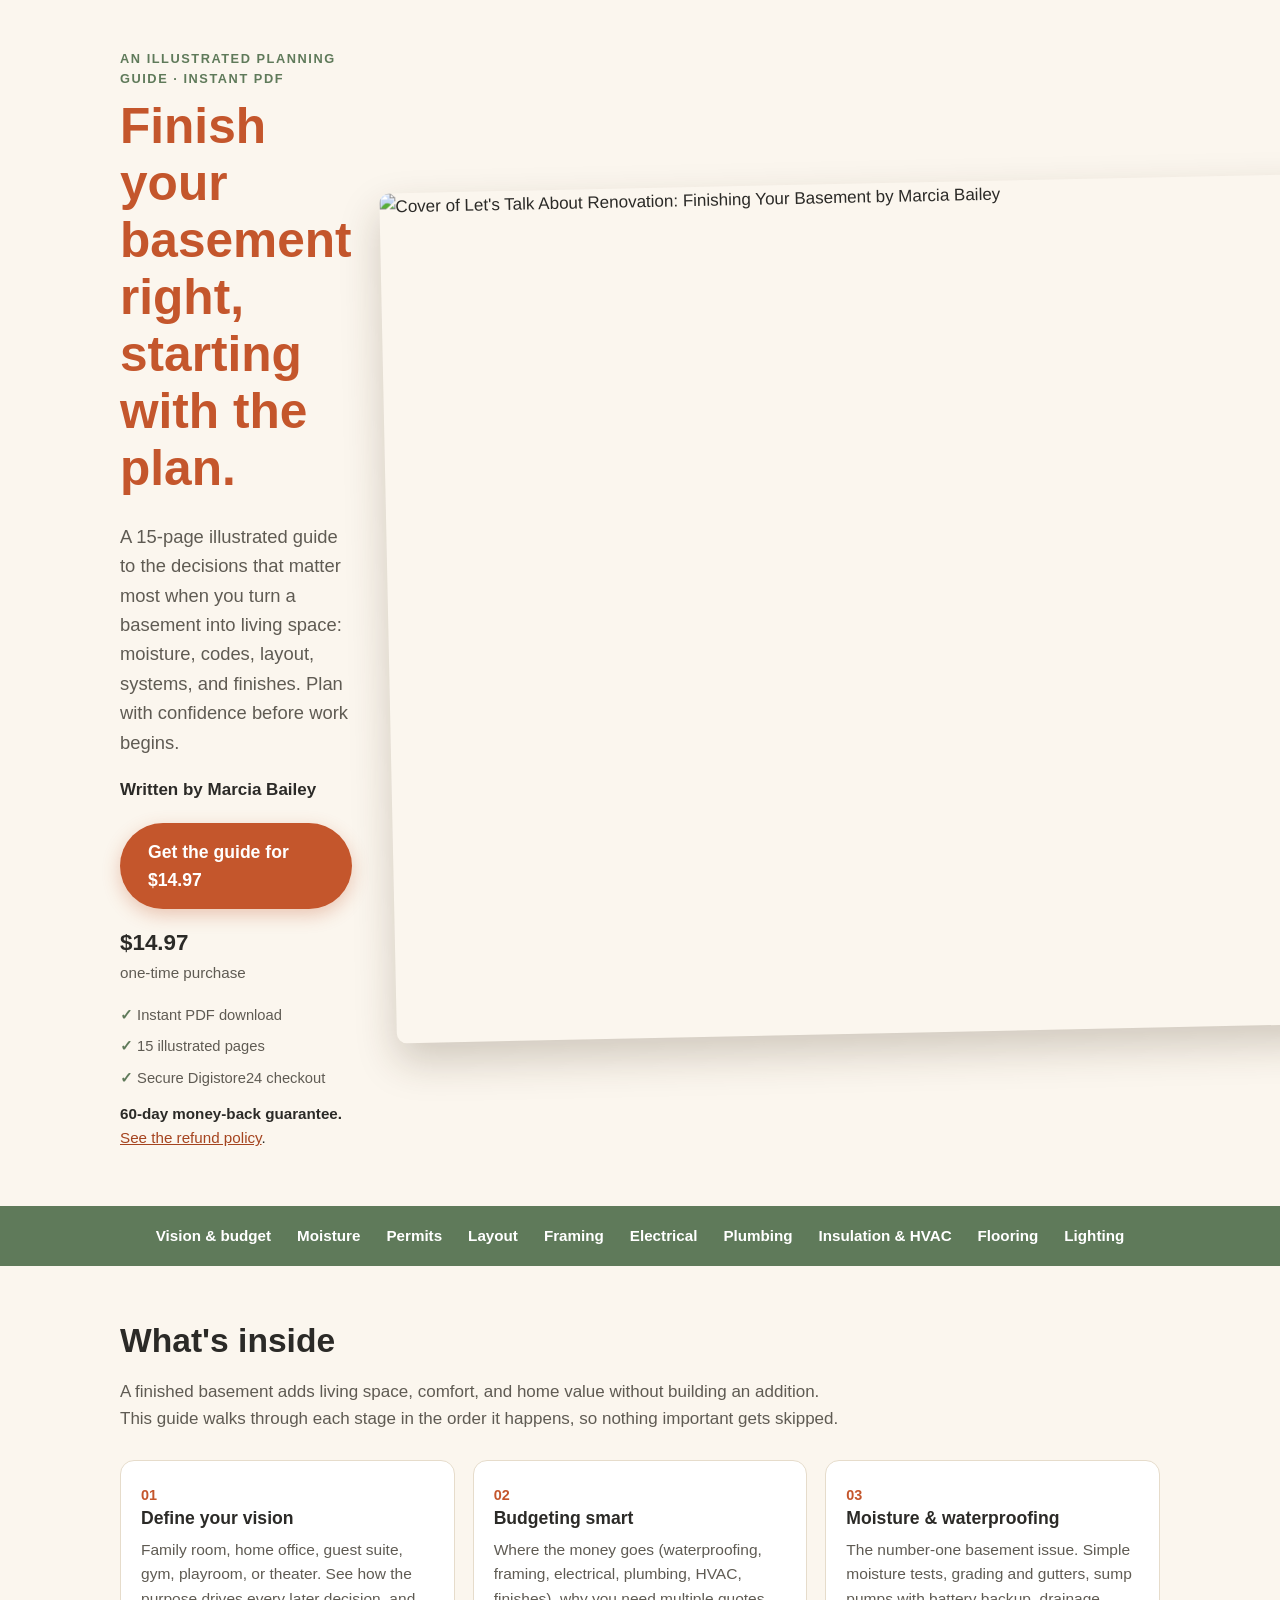
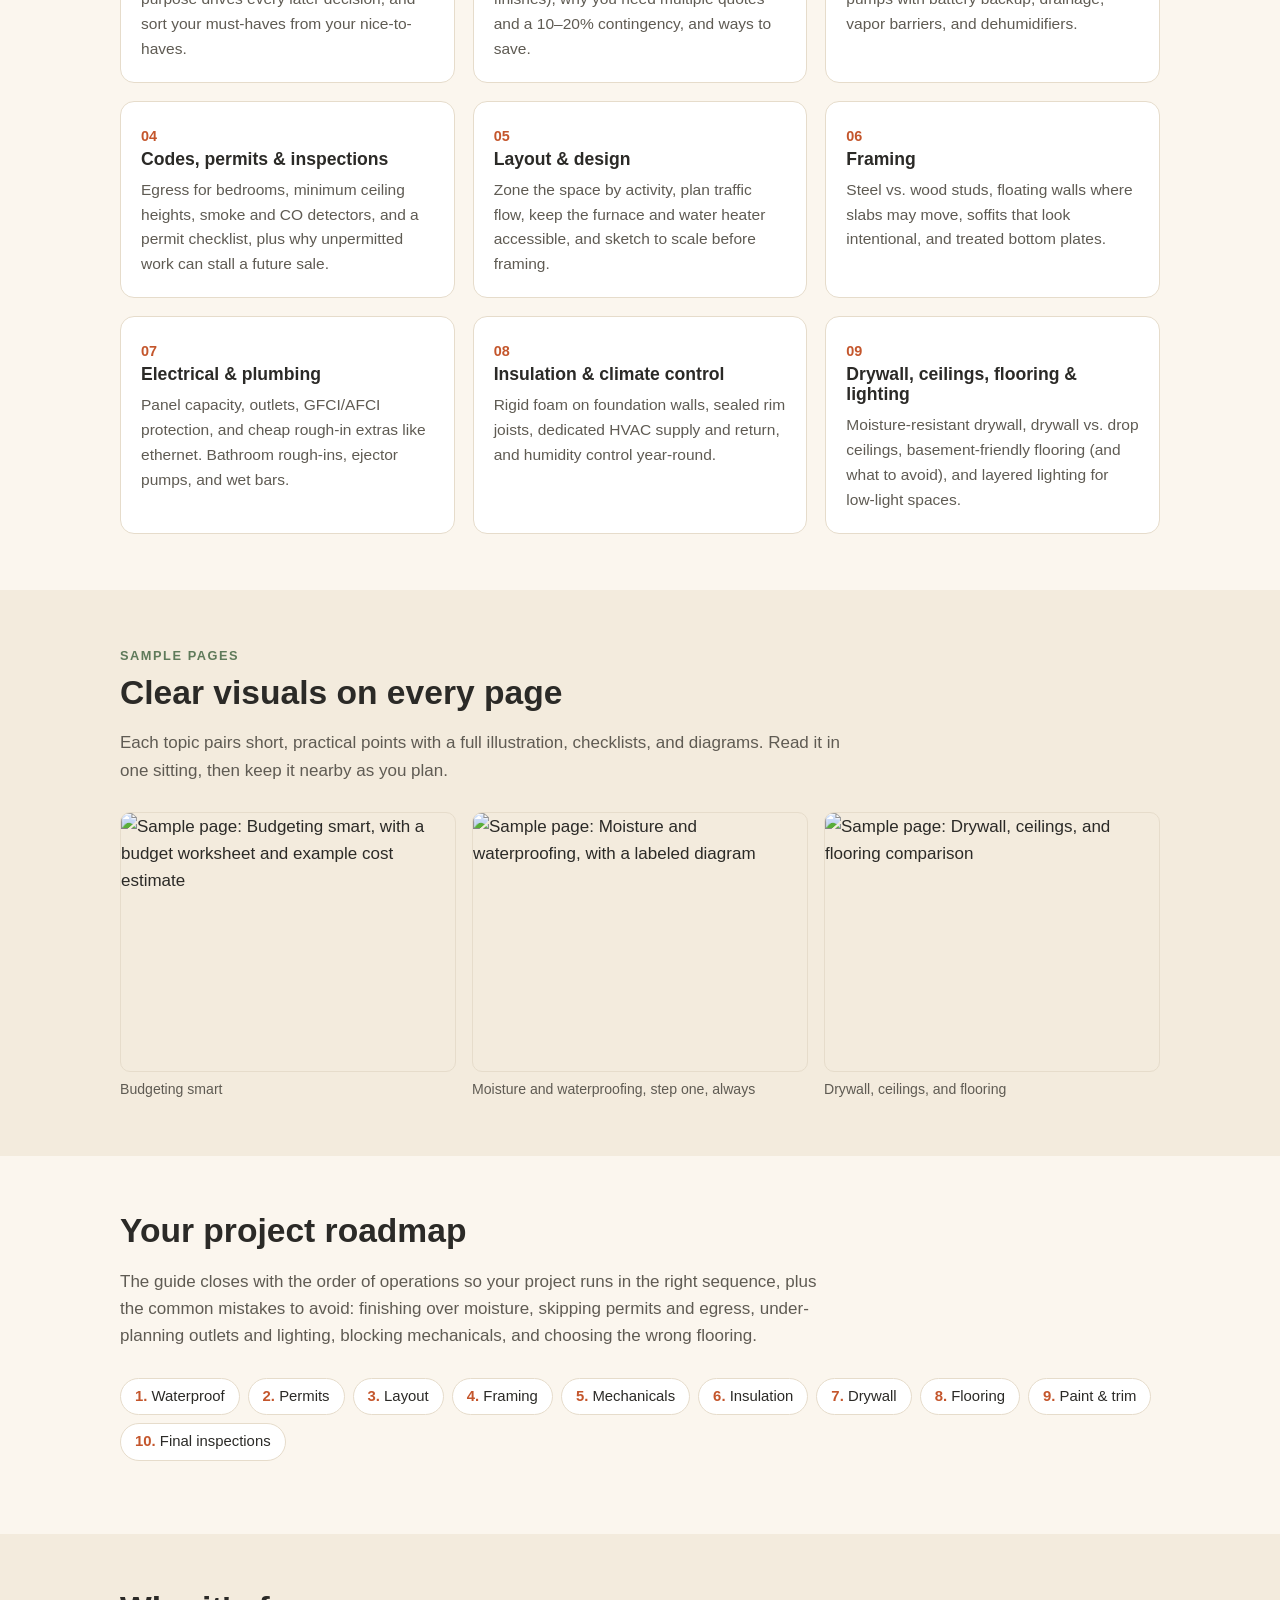
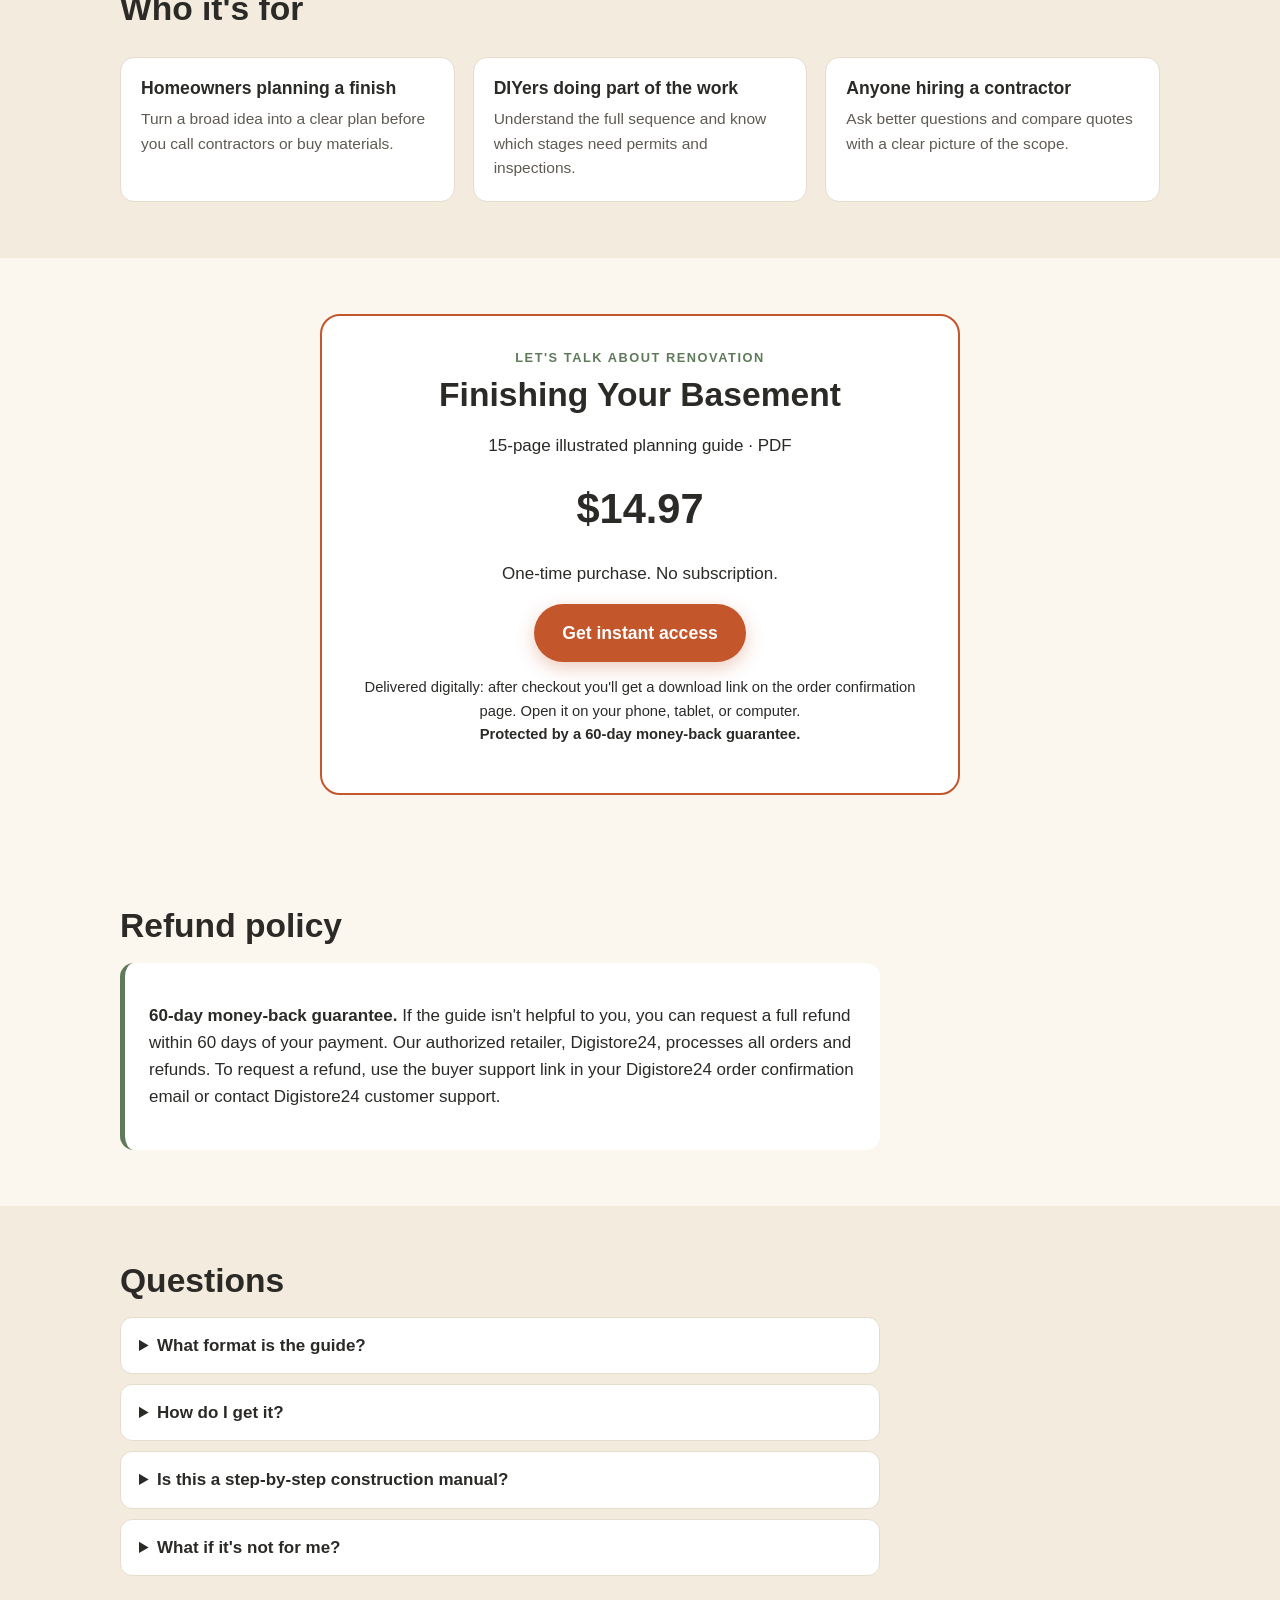
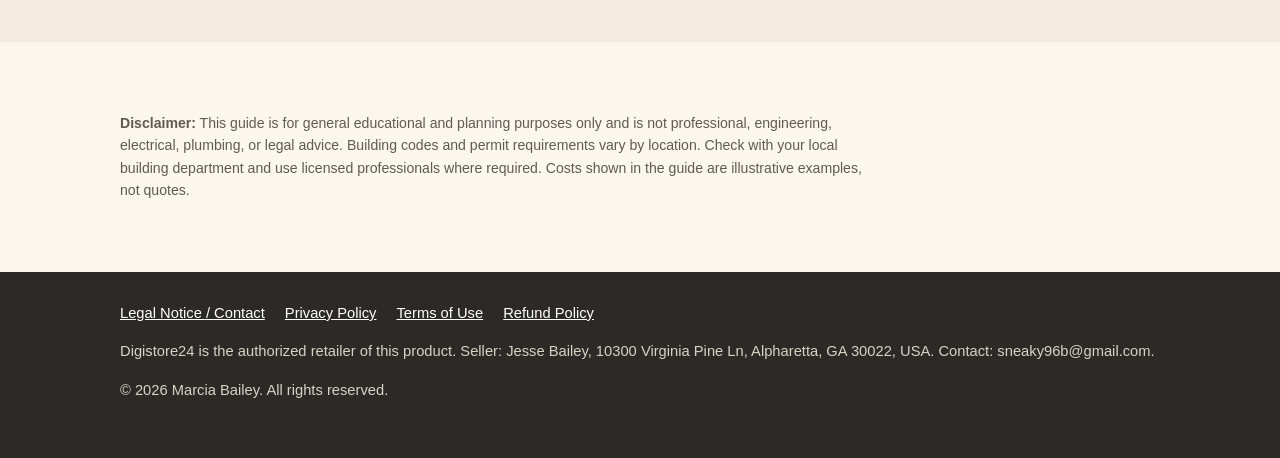
==== index.html @ 8226325b "Add files via upload" ====
<!doctype html>
<html lang="en">
<head>
<meta charset="utf-8">
<meta name="viewport" content="width=device-width, initial-scale=1">
<title>Finishing Your Basement: An Illustrated Planning Guide (PDF)</title>
<meta name="description" content="A 15-page illustrated PDF guide to planning a basement finish: moisture, permits, layout, framing, electrical, plumbing, insulation, flooring, lighting, and a step-by-step project roadmap.">
<meta property="og:title" content="Let's Talk About Renovation: Finishing Your Basement">
<meta property="og:description" content="A 15-page illustrated planning guide to finishing your basement. Instant PDF download.">
<meta property="og:image" content="img/page-01.jpg">
<meta property="og:type" content="product">
<link rel="icon" href="data:,">
<link rel="stylesheet" href="style.css">
</head>
<body>

<!--
  DIGISTORE24 TRUST SEAL: "SALES PAGE BADGE"
  Create it in Digistore24: My products > Conversion tools > Trust badges tab > Create trust badge
  > Type: "Sales page badge" > choose Position, colors, Language: English > "Save and Update preview".
  Copy the code from the "HTML code" field and paste it right below this comment (replace the empty div).
  Per Digistore24's help center, the legal "Footer" is displayed automatically together with this badge.
  Leave "Display earnings disclaimer" set to No (this is not a finance/business-building product).
-->
<div class="seal-slot" id="ds24-sales-page-badge"><!-- PASTE DIGISTORE24 SALES PAGE BADGE CODE HERE --></div>

<main>
<section class="hero">
  <div class="wrap hero-grid">
    <div>
      <div class="eyebrow">An illustrated planning guide · Instant PDF</div>
      <h1>Finish your basement right, starting with the plan.</h1>
      <p class="lead">A 15-page illustrated guide to the decisions that matter most when you turn a basement into living space: moisture, codes, layout, systems, and finishes. Plan with confidence before work begins.</p>
      <p class="author">Written by Marcia Bailey</p>
      <div class="price-row">
        <a class="buy" href="https://www.digistore24.com/product/750794">Get the guide for $14.97</a>
        <div class="price-note"><strong>$14.97</strong>one-time purchase</div>
      </div>
      <ul class="facts">
        <li>Instant PDF download</li>
        <li>15 illustrated pages</li>
        <li>Secure Digistore24 checkout</li>
      </ul>
      <p class="guarantee-line"><strong>60-day money-back guarantee.</strong> <a href="#refund">See the refund policy</a>.</p>
    </div>
    <div class="hero-art">
      <img class="cover" src="img/page-01.jpg" width="1100" height="850" alt="Cover of Let's Talk About Renovation: Finishing Your Basement by Marcia Bailey">
    </div>
  </div>
</section>

<div class="band" aria-label="Topics covered">
  <div class="wrap">
    <ul>
      <li>Vision &amp; budget</li><li>Moisture</li><li>Permits</li><li>Layout</li><li>Framing</li><li>Electrical</li><li>Plumbing</li><li>Insulation &amp; HVAC</li><li>Flooring</li><li>Lighting</li>
    </ul>
  </div>
</div>

<section>
  <div class="wrap">
    <header class="section-head">
      <h2>What's inside</h2>
      <p>A finished basement adds living space, comfort, and home value without building an addition. This guide walks through each stage in the order it happens, so nothing important gets skipped.</p>
    </header>
    <div class="grid">
      <article class="card"><span class="num">01</span><h3>Define your vision</h3><p>Family room, home office, guest suite, gym, playroom, or theater. See how the purpose drives every later decision, and sort your must-haves from your nice-to-haves.</p></article>
      <article class="card"><span class="num">02</span><h3>Budgeting smart</h3><p>Where the money goes (waterproofing, framing, electrical, plumbing, HVAC, finishes), why you need multiple quotes and a 10–20% contingency, and ways to save.</p></article>
      <article class="card"><span class="num">03</span><h3>Moisture &amp; waterproofing</h3><p>The number-one basement issue. Simple moisture tests, grading and gutters, sump pumps with battery backup, drainage, vapor barriers, and dehumidifiers.</p></article>
      <article class="card"><span class="num">04</span><h3>Codes, permits &amp; inspections</h3><p>Egress for bedrooms, minimum ceiling heights, smoke and CO detectors, and a permit checklist, plus why unpermitted work can stall a future sale.</p></article>
      <article class="card"><span class="num">05</span><h3>Layout &amp; design</h3><p>Zone the space by activity, plan traffic flow, keep the furnace and water heater accessible, and sketch to scale before framing.</p></article>
      <article class="card"><span class="num">06</span><h3>Framing</h3><p>Steel vs. wood studs, floating walls where slabs may move, soffits that look intentional, and treated bottom plates.</p></article>
      <article class="card"><span class="num">07</span><h3>Electrical &amp; plumbing</h3><p>Panel capacity, outlets, GFCI/AFCI protection, and cheap rough-in extras like ethernet. Bathroom rough-ins, ejector pumps, and wet bars.</p></article>
      <article class="card"><span class="num">08</span><h3>Insulation &amp; climate control</h3><p>Rigid foam on foundation walls, sealed rim joists, dedicated HVAC supply and return, and humidity control year-round.</p></article>
      <article class="card"><span class="num">09</span><h3>Drywall, ceilings, flooring &amp; lighting</h3><p>Moisture-resistant drywall, drywall vs. drop ceilings, basement-friendly flooring (and what to avoid), and layered lighting for low-light spaces.</p></article>
    </div>
  </div>
</section>

<section class="alt">
  <div class="wrap">
    <header class="section-head">
      <div class="eyebrow">Sample pages</div>
      <h2>Clear visuals on every page</h2>
      <p>Each topic pairs short, practical points with a full illustration, checklists, and diagrams. Read it in one sitting, then keep it nearby as you plan.</p>
    </header>
    <div class="samples">
      <figure><img src="img/page-04.jpg" width="1100" height="850" loading="lazy" alt="Sample page: Budgeting smart, with a budget worksheet and example cost estimate"><figcaption>Budgeting smart</figcaption></figure>
      <figure><img src="img/page-05.jpg" width="1100" height="850" loading="lazy" alt="Sample page: Moisture and waterproofing, with a labeled diagram"><figcaption>Moisture and waterproofing, step one, always</figcaption></figure>
      <figure><img src="img/page-12.jpg" width="1100" height="850" loading="lazy" alt="Sample page: Drywall, ceilings, and flooring comparison"><figcaption>Drywall, ceilings, and flooring</figcaption></figure>
    </div>
  </div>
</section>

<section>
  <div class="wrap">
    <header class="section-head">
      <h2>Your project roadmap</h2>
      <p>The guide closes with the order of operations so your project runs in the right sequence, plus the common mistakes to avoid: finishing over moisture, skipping permits and egress, under-planning outlets and lighting, blocking mechanicals, and choosing the wrong flooring.</p>
    </header>
    <ol class="roadmap">
      <li>Waterproof</li><li>Permits</li><li>Layout</li><li>Framing</li><li>Mechanicals</li><li>Insulation</li><li>Drywall</li><li>Flooring</li><li>Paint &amp; trim</li><li>Final inspections</li>
    </ol>
  </div>
</section>

<section class="alt">
  <div class="wrap">
    <header class="section-head">
      <h2>Who it's for</h2>
    </header>
    <div class="grid">
      <article class="card"><h3>Homeowners planning a finish</h3><p>Turn a broad idea into a clear plan before you call contractors or buy materials.</p></article>
      <article class="card"><h3>DIYers doing part of the work</h3><p>Understand the full sequence and know which stages need permits and inspections.</p></article>
      <article class="card"><h3>Anyone hiring a contractor</h3><p>Ask better questions and compare quotes with a clear picture of the scope.</p></article>
    </div>
  </div>
</section>

<section class="offer" id="buy">
  <div class="wrap">
    <div class="box">
      <div class="eyebrow">Let's Talk About Renovation</div>
      <h2>Finishing Your Basement</h2>
      <p>15-page illustrated planning guide · PDF</p>
      <div class="big">$14.97</div>
      <p>One-time purchase. No subscription.</p>
      <a class="buy" href="https://www.digistore24.com/product/750794">Get instant access</a>
      <p style="font-size:.92rem;margin-top:14px">Delivered digitally: after checkout you'll get a download link on the order confirmation page. Open it on your phone, tablet, or computer.<br><strong>Protected by a 60-day money-back guarantee.</strong></p>
    </div>
  </div>
</section>

<section id="refund">
  <div class="wrap">
    <h2>Refund policy</h2>
    <div class="refund">
      <p><strong>60-day money-back guarantee.</strong> If the guide isn't helpful to you, you can request a full refund within 60 days of your payment. Our authorized retailer, Digistore24, processes all orders and refunds. To request a refund, use the buyer support link in your Digistore24 order confirmation email or contact Digistore24 customer support.</p>
    </div>
  </div>
</section>

<section class="alt" id="faq">
  <div class="wrap">
    <h2>Questions</h2>
    <details><summary>What format is the guide?</summary><p>It's a 15-page illustrated PDF in landscape (letter) format. You can read it on a phone, tablet, or computer, or print it.</p></details>
    <details><summary>How do I get it?</summary><p>Right after checkout you'll get a download link on the Digistore24 order confirmation page.</p></details>
    <details><summary>Is this a step-by-step construction manual?</summary><p>No. It's a planning guide. It helps you understand the decisions, sequence, and common pitfalls of finishing a basement. Always follow your local building code and hire licensed professionals where required.</p></details>
    <details><summary>What if it's not for me?</summary><p>You're covered by our 60-day refund policy, handled by Digistore24, our authorized retailer. See the <a href="#refund">refund policy</a>.</p></details>
  </div>
</section>

<section>
  <div class="wrap">
    <p class="disclaimer"><strong>Disclaimer:</strong> This guide is for general educational and planning purposes only and is not professional, engineering, electrical, plumbing, or legal advice. Building codes and permit requirements vary by location. Check with your local building department and use licensed professionals where required. Costs shown in the guide are illustrative examples, not quotes.</p>
  </div>
</section>
</main>

<footer>
  <div class="wrap">
    <nav aria-label="Legal">
      <a href="legal.html">Legal Notice / Contact</a>
      <a href="privacy.html">Privacy Policy</a>
      <a href="terms.html">Terms of Use</a>
      <a href="#refund">Refund Policy</a>
    </nav>
    <p>Digistore24 is the authorized retailer of this product. Seller: Jesse Bailey, 10300 Virginia Pine Ln, Alpharetta, GA 30022, USA. Contact: sneaky96b@gmail.com.</p>
    <p>© 2026 Marcia Bailey. All rights reserved.</p>
    <!--
      DIGISTORE24 TRUST SEAL: "SALES PAGE FOOTER"
      Digistore24's help center says this legal footer appears automatically with the Sales Page Badge above.
      If Digistore24 gives you separate footer code, paste it inside the div below.
    -->
    <div class="seal-slot" id="ds24-sales-page-footer"><!-- PASTE DIGISTORE24 FOOTER CODE HERE (if provided separately) --></div>
  </div>
</footer>
<!-- Digistore24 promo code tracking (product 750794) -->
<script src="https://www.digistore24-scripts.com/service/digistore.js"></script>
<script type="text/javascript">
digistorePromocode( { "product_id": 750794, "adjust_domain": true } );
</script>
</body>
</html>
---- style.css ----
:root{--ink:#2b2a27;--muted:#5f5b53;--bg:#fbf6ee;--card:#fff;--accent:#c4562c;--accent-dk:#a5441f;--sage:#5f7a5a;--line:#e6dccb;--radius:14px}
*{box-sizing:border-box}
html{-webkit-text-size-adjust:100%}
body{margin:0;font-family:-apple-system,BlinkMacSystemFont,"Segoe UI",Roboto,Helvetica,Arial,sans-serif;color:var(--ink);background:var(--bg);line-height:1.6;font-size:17px}
img{max-width:100%;height:auto;display:block}
a{color:var(--accent-dk)}
.wrap{max-width:1080px;margin:0 auto;padding:0 20px}
h1,h2,h3{line-height:1.15;margin:0 0 .5em;font-family:"Trebuchet MS","Segoe UI",Roboto,sans-serif}
h1{font-size:clamp(2rem,5vw,3.1rem);color:var(--accent)}
h2{font-size:clamp(1.5rem,3.4vw,2.1rem)}
h3{font-size:1.1rem}
.eyebrow{text-transform:uppercase;letter-spacing:.12em;font-size:.8rem;font-weight:700;color:var(--sage);margin-bottom:.6em}
.hero{padding:48px 0 40px}
.hero-grid{display:grid;gap:36px;grid-template-columns:1.05fr 1fr;align-items:center}
.lead{font-size:1.15rem;color:var(--muted)}
.author{font-weight:600;margin:.4em 0 1.2em}
.buy{display:inline-block;background:var(--accent);color:#fff;text-decoration:none;font-weight:700;font-size:1.1rem;padding:15px 28px;border-radius:999px;box-shadow:0 6px 18px rgba(196,86,44,.3)}
.buy:hover,.buy:focus{background:var(--accent-dk)}
.price-row{display:flex;flex-wrap:wrap;gap:16px;align-items:center}
.price-note{font-size:.95rem;color:var(--muted)}
.price-note strong{display:block;font-size:1.4rem;color:var(--ink)}
.facts{display:flex;flex-wrap:wrap;gap:8px 18px;margin:18px 0 0;padding:0;list-style:none;font-size:.92rem;color:var(--muted)}
.facts li::before{content:"✓ ";color:var(--sage);font-weight:700}
.guarantee-line{margin-top:12px;font-size:.95rem}
.cover{border-radius:10px;box-shadow:0 18px 40px rgba(60,40,20,.22);transform:rotate(-1.2deg)}
.band{background:var(--sage);color:#fff;padding:18px 0}
.band ul{display:flex;flex-wrap:wrap;gap:10px 26px;justify-content:center;margin:0;padding:0;list-style:none;font-weight:600;font-size:.95rem}
section{padding:56px 0}
.section-head{max-width:720px;margin-bottom:28px}
.section-head p{color:var(--muted)}
.grid{display:grid;gap:18px;grid-template-columns:repeat(3,1fr)}
@media (max-width:900px){.grid{grid-template-columns:repeat(2,1fr)}}
@media (max-width:560px){.grid{grid-template-columns:1fr}}
.card{background:var(--card);border:1px solid var(--line);border-radius:var(--radius);padding:20px}
.card .num{font-weight:800;color:var(--accent);font-size:.9rem}
.card p{margin:.3em 0 0;color:var(--muted);font-size:.97rem}
.alt{background:#f3ebdd}
.samples{display:grid;gap:16px;grid-template-columns:repeat(auto-fit,minmax(280px,1fr))}
.samples figure{margin:0}
.samples img{border-radius:10px;border:1px solid var(--line)}
.samples figcaption{font-size:.88rem;color:var(--muted);margin-top:6px}
.roadmap{counter-reset:s;display:flex;flex-wrap:wrap;gap:8px;padding:0;list-style:none}
.roadmap li{background:var(--card);border:1px solid var(--line);border-radius:999px;padding:6px 14px;font-size:.93rem}
.roadmap li::before{counter-increment:s;content:counter(s) ". ";font-weight:700;color:var(--accent)}
.offer{text-align:center}
.offer .box{max-width:640px;margin:0 auto;background:var(--card);border:2px solid var(--accent);border-radius:20px;padding:32px 24px}
.offer .big{font-size:2.6rem;font-weight:800;color:var(--ink);margin:.1em 0}
.refund{background:var(--card);border-left:5px solid var(--sage);border-radius:var(--radius);padding:22px 24px;max-width:760px}
details{background:var(--card);border:1px solid var(--line);border-radius:12px;padding:14px 18px;margin-bottom:10px;max-width:760px}
summary{font-weight:700;cursor:pointer}
.disclaimer{font-size:.88rem;color:var(--muted);max-width:760px}
footer{background:#2b2a27;color:#d9d2c5;padding:30px 0 40px;font-size:.92rem}
footer a{color:#fff}
footer nav{display:flex;flex-wrap:wrap;gap:8px 20px;margin-bottom:12px}
.seal-slot{min-height:1px}
.doc{max-width:780px;padding:40px 20px 60px;margin:0 auto}
.doc h1{font-size:2rem}
.doc h2{font-size:1.3rem;margin-top:1.6em}
.ph{background:#fff2c2;padding:0 4px;border-radius:4px}
.back{display:inline-block;margin-bottom:20px}
@media (max-width:820px){.hero-grid{grid-template-columns:1fr}.hero{padding-top:28px}.cover{transform:none}.hero-art{order:-1}}
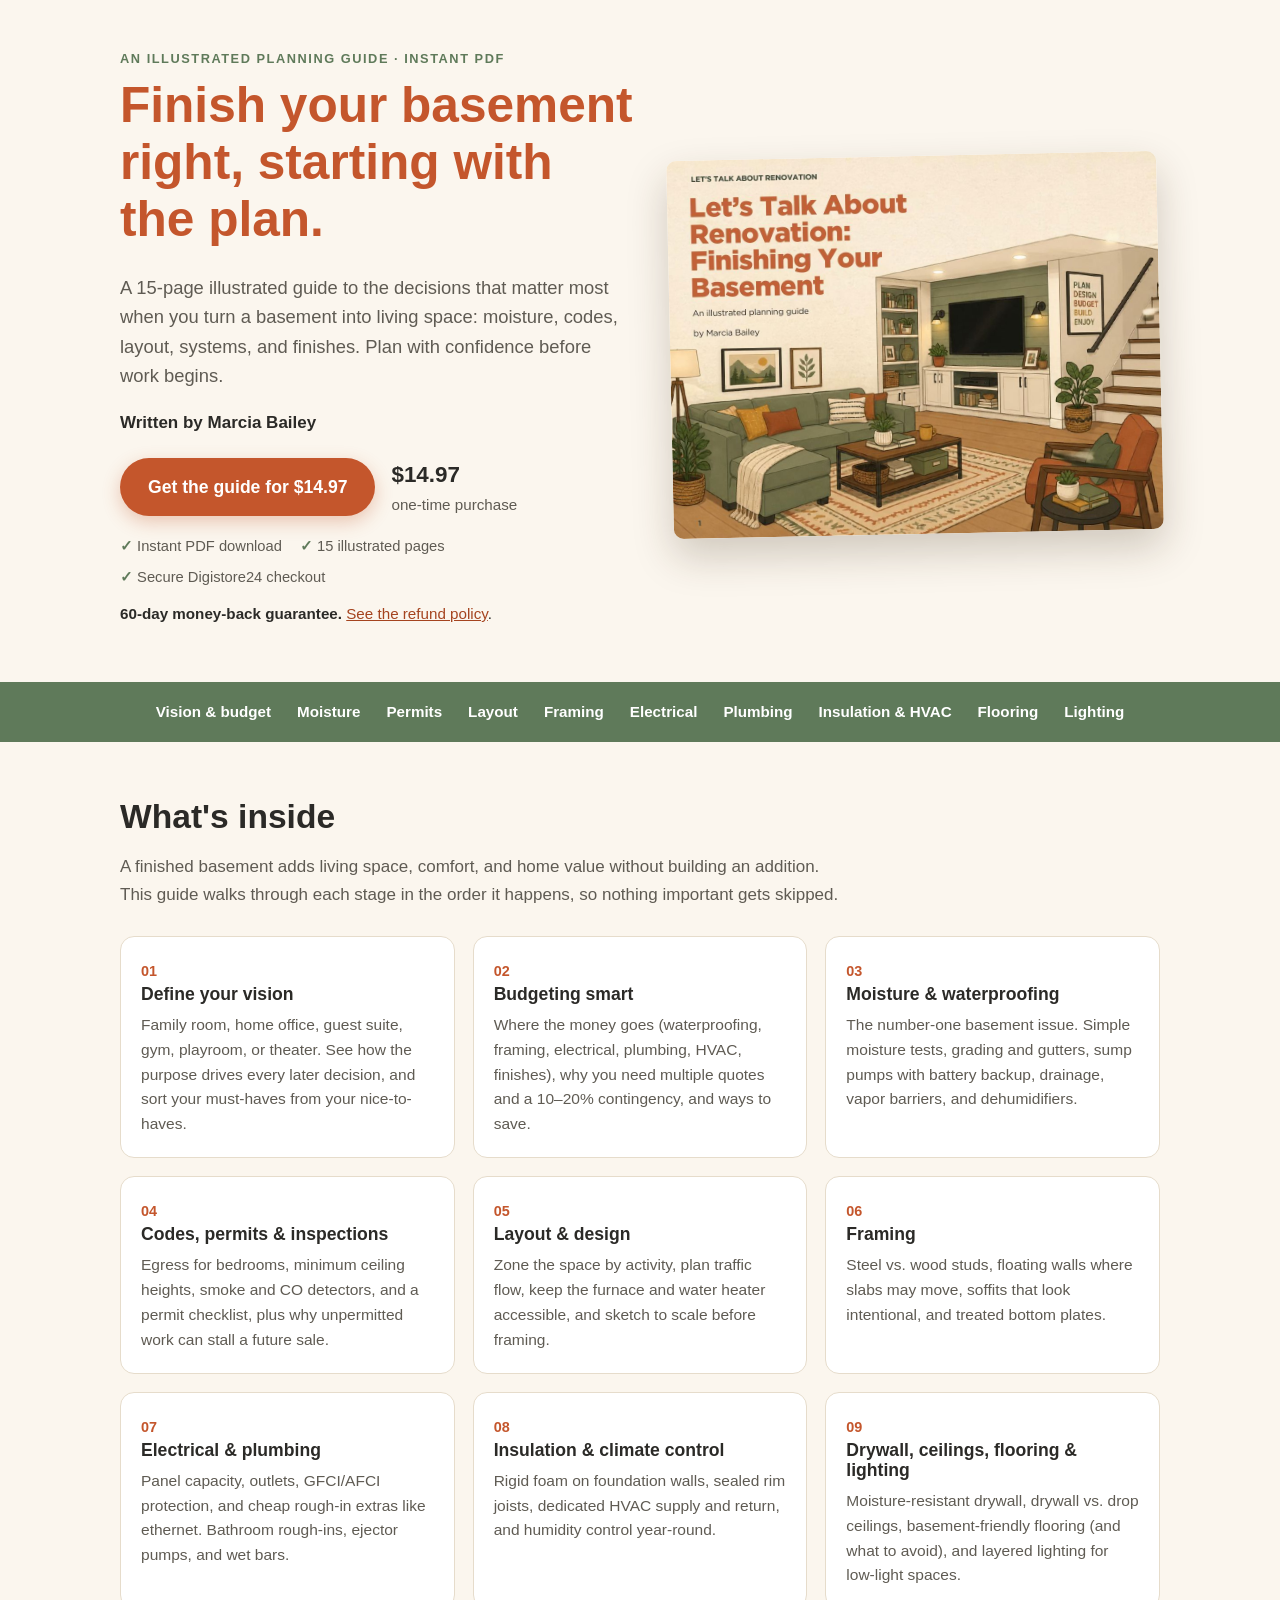
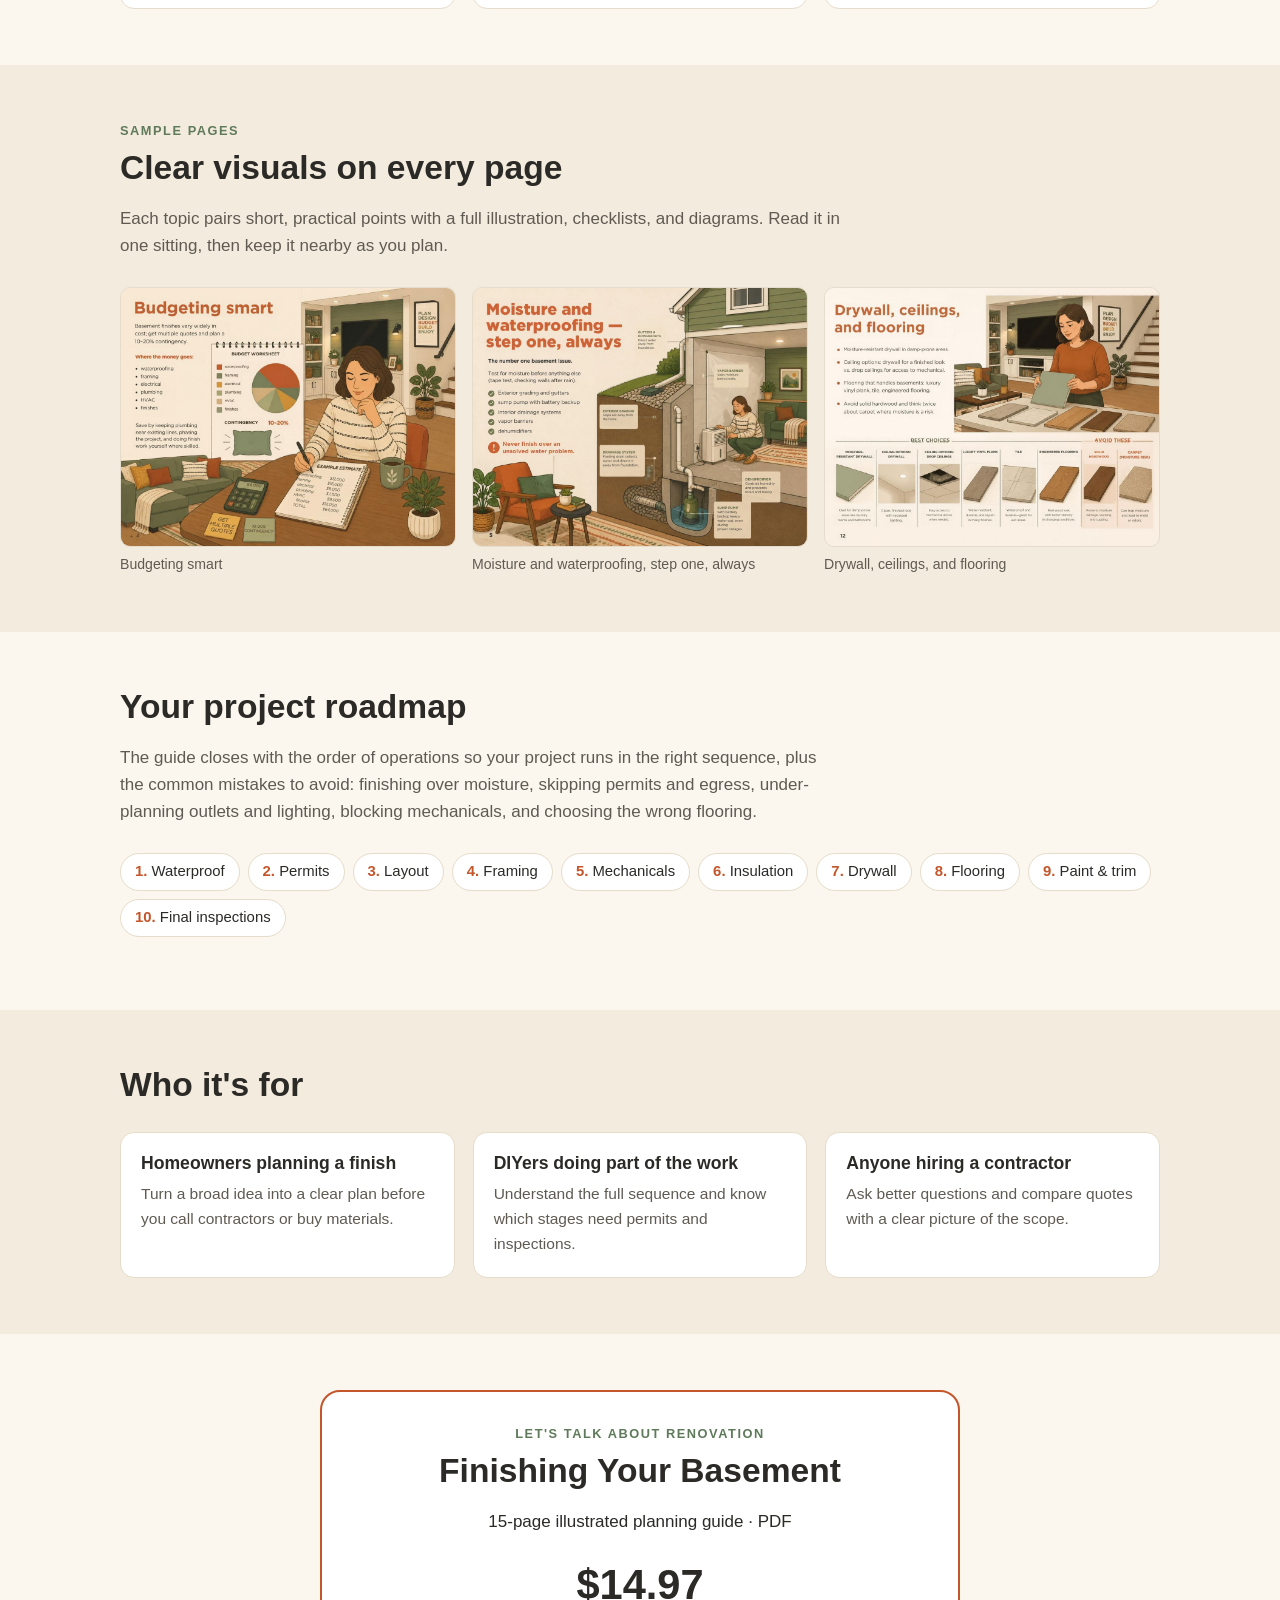
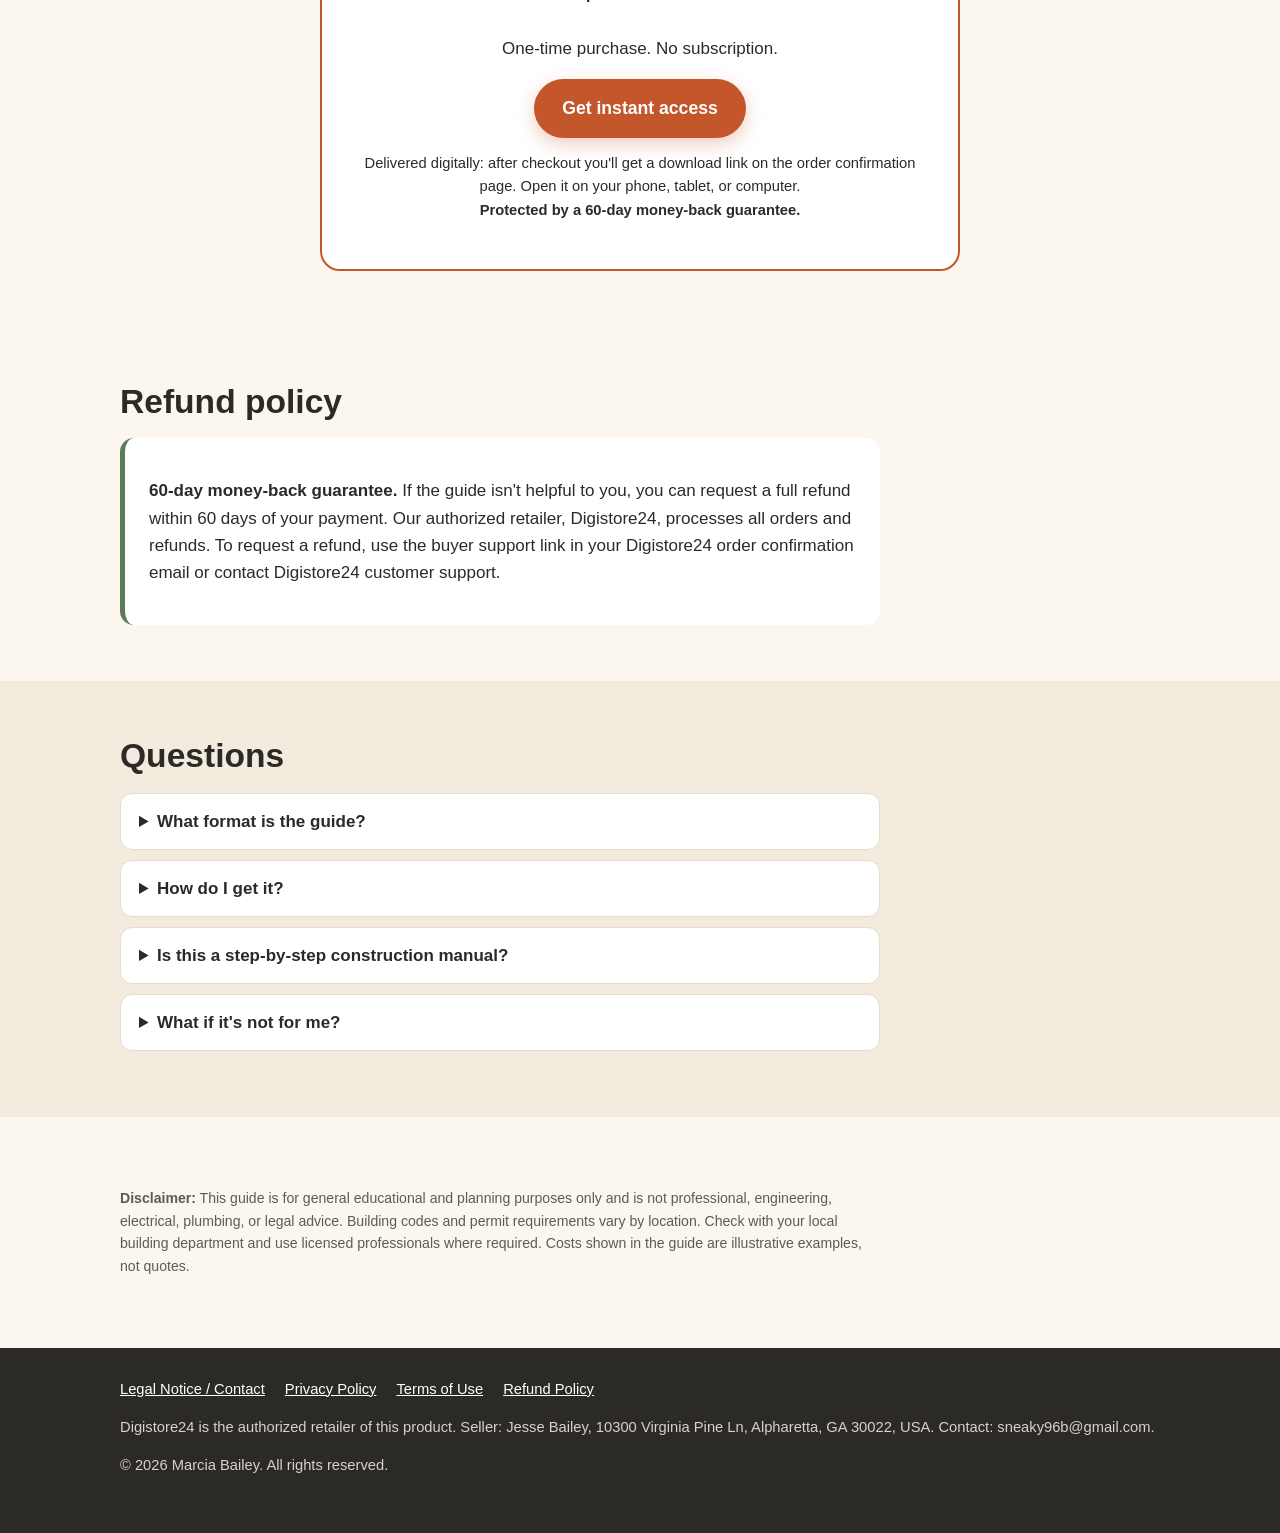
==== commit afe4f5b3: "Add files via upload" ====
--- a/index.html
+++ b/index.html
@@ -22,7 +22,9 @@
   Per Digistore24's help center, the legal "Footer" is displayed automatically together with this badge.
   Leave "Display earnings disclaimer" set to No (this is not a finance/business-building product).
 -->
-<div class="seal-slot" id="ds24-sales-page-badge"><!-- PASTE DIGISTORE24 SALES PAGE BADGE CODE HERE --></div>
+<div class="seal-slot" id="ds24-sales-page-badge"><!-- Begin of Digistore24 Trusted Badge Code -->
+<script type="text/javascript" src="https://www.digistore24.com/trusted-badge/48733/QZeaCoznZwrTP8g/salespage"></script>
+<!-- End of Digistore24 Trusted Badge Code --></div>
 
 <main>
 <section class="hero">
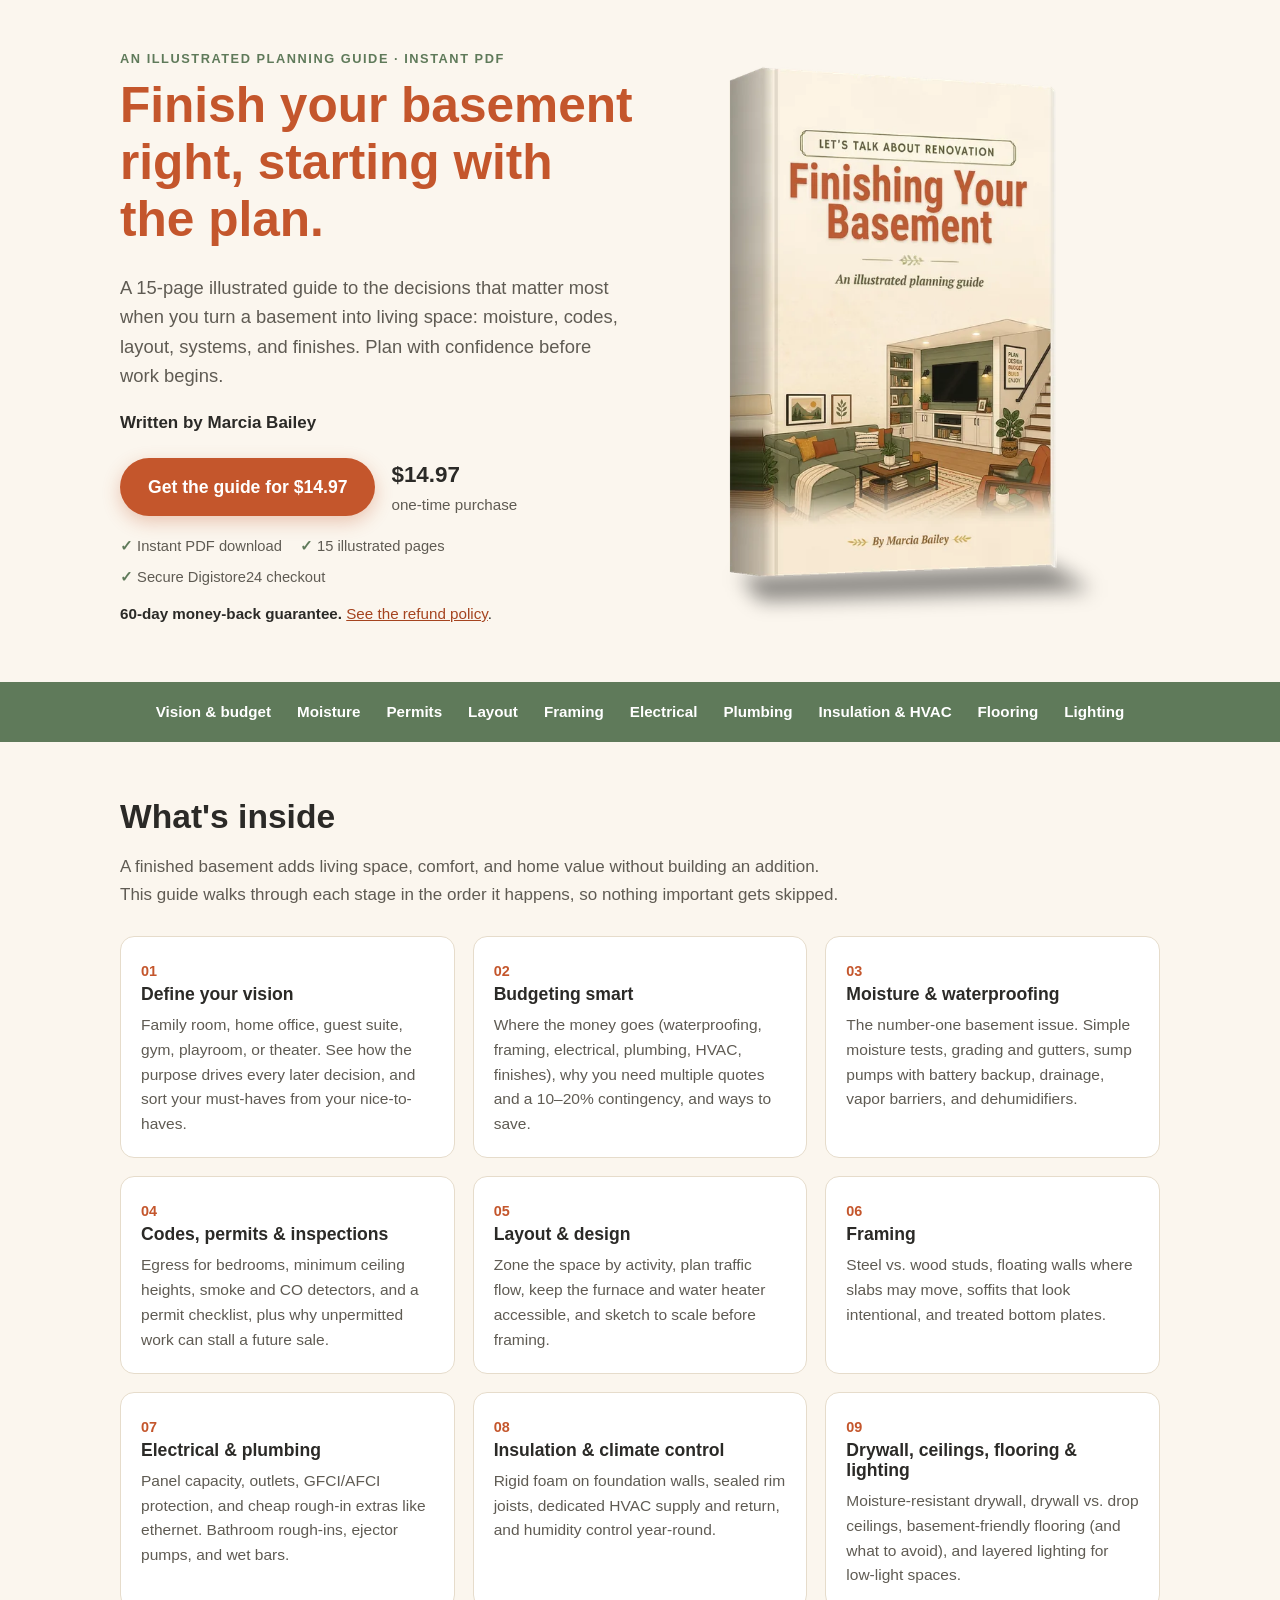
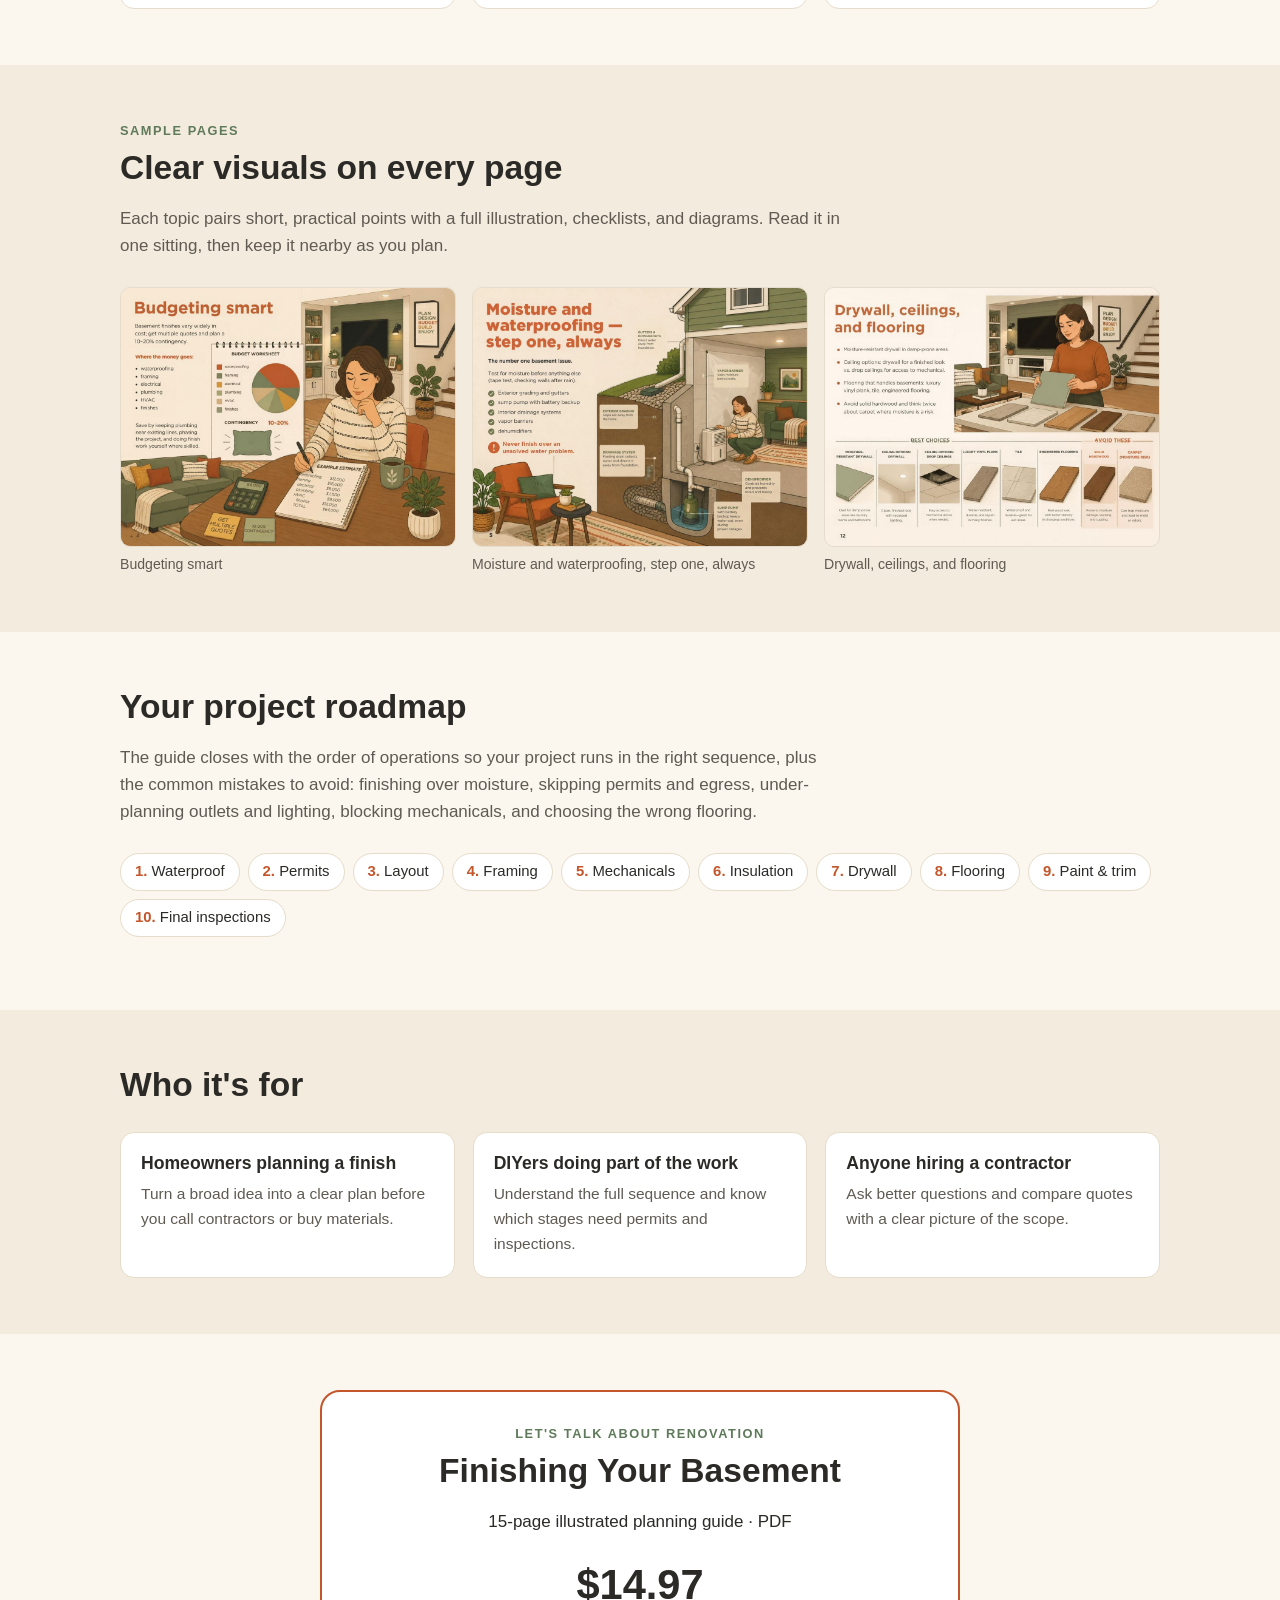
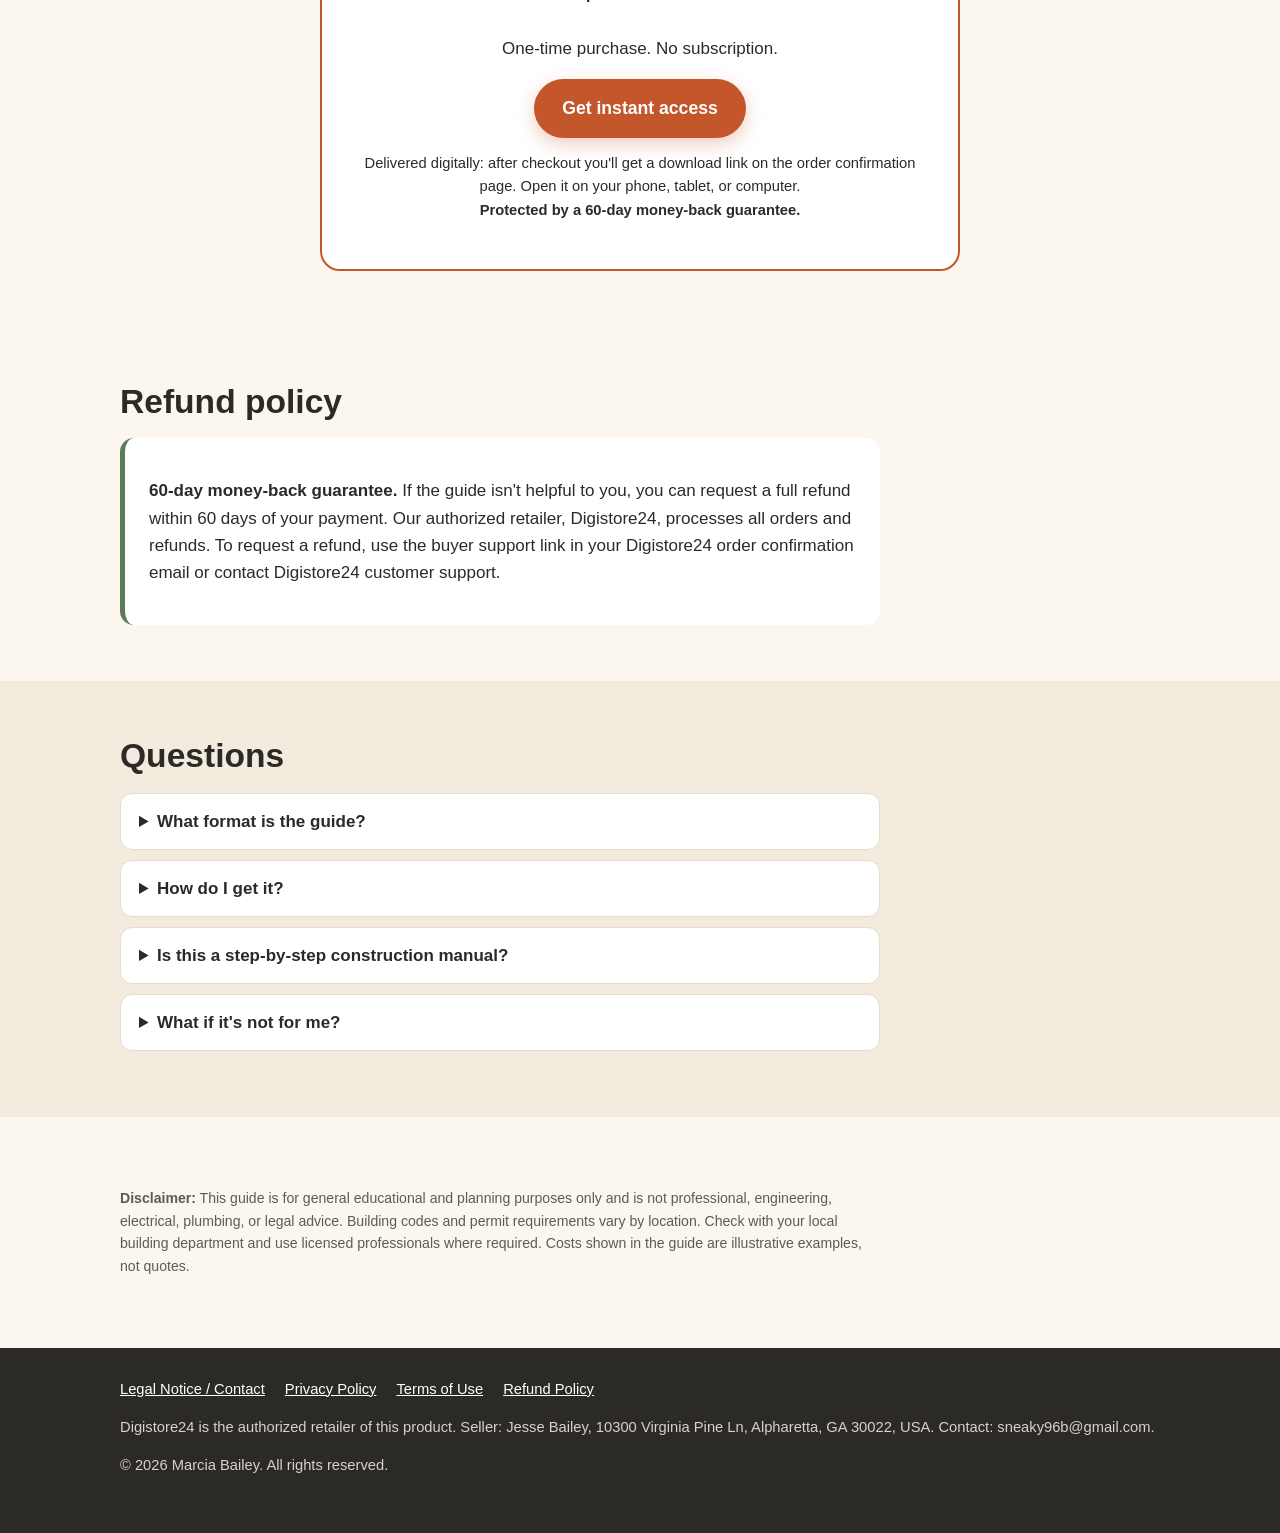
==== commit 44ddb24e: "Add files via upload" ====
--- a/index.html
+++ b/index.html
@@ -7,7 +7,7 @@
 <meta name="description" content="A 15-page illustrated PDF guide to planning a basement finish: moisture, permits, layout, framing, electrical, plumbing, insulation, flooring, lighting, and a step-by-step project roadmap.">
 <meta property="og:title" content="Let's Talk About Renovation: Finishing Your Basement">
 <meta property="og:description" content="A 15-page illustrated planning guide to finishing your basement. Instant PDF download.">
-<meta property="og:image" content="img/page-01.jpg">
+<meta property="og:image" content="https://basement-ebook.vercel.app/img/cover-og.jpg">
 <meta property="og:type" content="product">
 <link rel="icon" href="data:,">
 <link rel="stylesheet" href="style.css">
@@ -46,7 +46,7 @@
       <p class="guarantee-line"><strong>60-day money-back guarantee.</strong> <a href="#refund">See the refund policy</a>.</p>
     </div>
     <div class="hero-art">
-      <img class="cover" src="img/page-01.jpg" width="1100" height="850" alt="Cover of Let's Talk About Renovation: Finishing Your Basement by Marcia Bailey">
+      <picture><source srcset="img/cover-3d.webp" type="image/webp"><img class="cover-3d" src="img/cover-3d.png" width="563" height="800" alt="Book cover of Let's Talk About Renovation: Finishing Your Basement, an illustrated planning guide by Marcia Bailey"></picture>
     </div>
   </div>
 </section>
--- a/style.css
+++ b/style.css
@@ -59,3 +59,8 @@
 .ph{background:#fff2c2;padding:0 4px;border-radius:4px}
 .back{display:inline-block;margin-bottom:20px}
 @media (max-width:820px){.hero-grid{grid-template-columns:1fr}.hero{padding-top:28px}.cover{transform:none}.hero-art{order:-1}}
+
+/* 3D book mockup in hero (has its own perspective and shadow) */
+.hero-art picture{display:block}
+.cover-3d{display:block;width:100%;max-width:400px;height:auto;margin:0 auto}
+@media (max-width:820px){.cover-3d{max-width:300px}}
